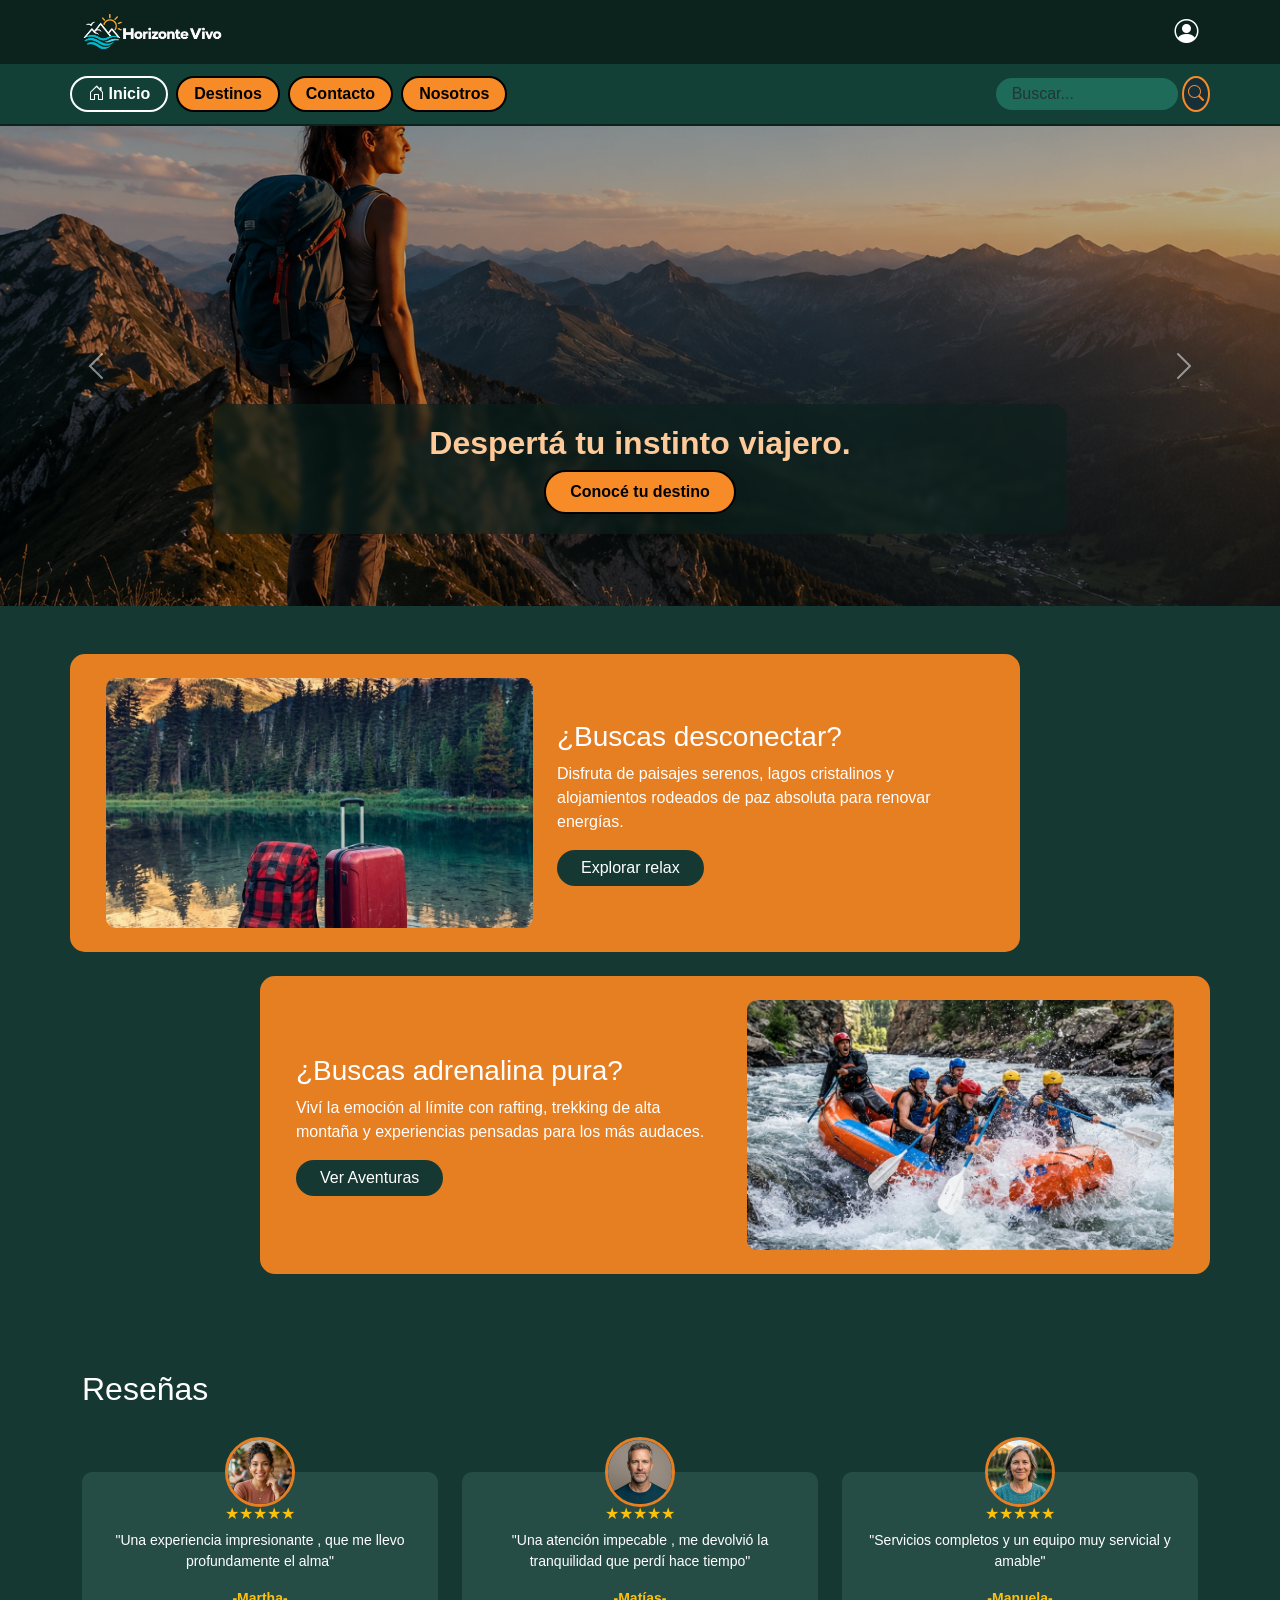
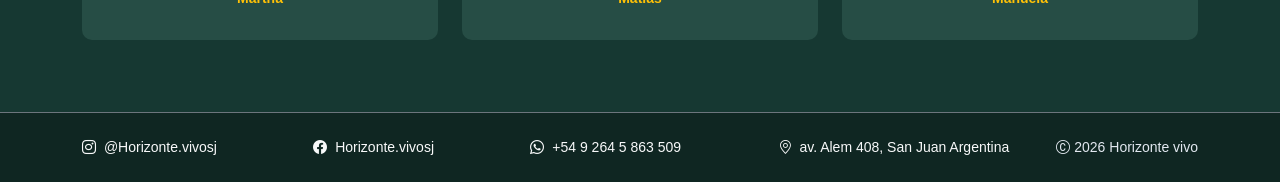
==== index.html @ 008e2c64 "Add files via upload" ====
<!DOCTYPE html>
<html lang="es">
<head>
  <meta charset="UTF-8">
  <meta name="viewport" content="width=device-width, initial-scale=1.0">
  <title>Horizonte Vivo - Inicio</title>
  
  <!-- CSS de Bootstrap y Bootstrap Icons -->
  <link href="https://cdn.jsdelivr.net/npm/bootstrap@5.3.2/dist/css/bootstrap.min.css" rel="stylesheet">
  <link href="https://cdn.jsdelivr.net/npm/bootstrap-icons@1.11.1/font/bootstrap-icons.css" rel="stylesheet">
  
  <!-- Mi hoja de estilos -->
  <link rel="stylesheet" href="estilos.css">
</head>
<body>

  <!-- BARRA DE NAVEGACION -->
  <header class="sticky-top">
    <!-- Franja 1: Logo y Usuario con Modal -->
    <div class="header-top py-2 px-3">
      <div class="container d-flex justify-content-between align-items-center">
        <a href="index.html">
          <img src="Style/Logo/loggo.png" alt="Logo Horizonte Vivo" style="height: 48px; width: auto;">
        </a>
        <a href="#" class="text-white fs-4" data-bs-toggle="modal" data-bs-target="#modalLogin" title="Iniciar sesión o Registrarse">
          <i class="bi bi-person-circle"></i>
        </a>
      </div>
    </div>

    <!-- Franja 2: Menu y Buscador -->
<div class="header-bottom py-2 px-3">

  <!-- Navbar -->
  <nav class="navbar navbar-expand-md p-0">
    <div class="container p-0 d-flex justify-content-between align-items-center flex-wrap">
      
      <!-- El Botón Responsivo -->
      <button class="navbar-toggler border-0 ms-auto my-1" type="button" data-bs-toggle="collapse" data-bs-target="#menuBotones" aria-controls="menuBotones" aria-expanded="false" aria-label="Toggle navigation">
        <span class="navbar-toggler-icon"></span>
      </button>

      <div class="collapse navbar-collapse" id="menuBotones">
        
        <!-- Botones de Navegación -->

        <div class="d-flex flex-column flex-md-row gap-2 my-2 my-md-1 w-100 justify-content-start">
          <a href="index.html" class="btn btn-nav rounded-pill px-3 py-1 active">
            <i class="bi bi-house-door"></i> Inicio
          </a>
          <a href="destinos.html" class="btn btn-nav rounded-pill px-3 py-1">Destinos</a>
          <a href="contacto.html" class="btn btn-nav rounded-pill px-3 py-1">Contacto</a>
          <a href="nosotros.html" class="btn btn-nav rounded-pill px-3 py-1">Nosotros</a>
        </div>

        <!-- Buscador -->
        <form class="d-flex align-items-center my-1" role="search">
          <input class="form-control input-buscar rounded-pill px-3 py-1 me-1" type="search" placeholder="Buscar...">
          <button class="btn btn-buscar rounded-circle p-1" type="submit">
            <i class="bi bi-search"></i>
          </button>
        </form>
      </div>
    </div>

      </div>

    </div>
  </nav>
</div>
  </header>

  <!-- CARRUSEL DE IMAGENES CON TEXTO FIJO -->
  <section class="contenedor-carrusel position-relative">
    <div id="carruselPrincipal" class="carousel slide carousel-fade" data-bs-ride="carousel">
      <div class="carousel-inner">
        <div class="carousel-item active">
          <img src="Style/Inicio/viajera.jpg" class="d-block w-100" alt="Viajera">
        </div>
        <div class="carousel-item">
          <img src="Style/Inicio/viajera2.jpg" class="d-block w-100" alt="Aventura">
        </div>
        <div class="carousel-item">
          <img src="Style/Inicio/viajero3.jpg" class="d-block w-100" alt="Paisaje">
        </div>
        <div class="carousel-item">
          <img src="Style/Inicio/viajero4.jpg" class="d-block w-100" alt="Desierto">
        </div>
        <div class="carousel-item">
          <img src="Style/Inicio/viajero5.jpg" class="d-block w-100" alt="Caminante">
        </div>
      </div>
      
      <button class="carousel-control-prev" type="button" data-bs-target="#carruselPrincipal" data-bs-slide="prev">
        <span class="carousel-control-prev-icon"></span>
      </button>
      <button class="carousel-control-next" type="button" data-bs-target="#carruselPrincipal" data-bs-slide="next">
        <span class="carousel-control-next-icon"></span>
      </button>
    </div>

    <div class="texto-hero-fijo container col-md-8">
      <h1 class="fw-bold mb-2" style="color: #ffca99; font-size: 2rem;">Despertá tu instinto viajero.</h1>
      <a href="#destinos" class="btn btn-nav rounded-pill px-4 py-2 shadow">Conocé tu destino</a>
    </div>
  </section>

  <!-- SECCION DE DESTINOS (TARJETAS) -->
  <main id="destinos" class="py-5">
    <div class="container">
      
      <!-- Tarjeta 1: Desconectar -->
      <div class="row mb-4">
        <div class="col-md-10 me-auto">
          <div class="tarjeta-naranja p-4 row align-items-center">
            <div class="col-md-6 mb-3 mb-md-0">
              <img src="Style/Inicio/desconecta.jpg" class="img-tarjeta" alt="Desconecta">
            </div>
            <div class="col-md-6">
              <h3>¿Buscas desconectar?</h3>
              <p>Disfruta de paisajes serenos, lagos cristalinos y alojamientos rodeados de paz absoluta para renovar energías.</p>
              <a href="contacto.html" class="btn btn-verde rounded-pill px-4">Explorar relax</a>
            </div>
          </div>
        </div>
      </div>

      <!-- Tarjeta 2: Adrenalina -->
      <div class="row mb-4">
        <div class="col-md-10 ms-auto">
          <div class="tarjeta-naranja p-4 row align-items-center">
            <div class="col-md-6 order-md-2 mb-3 mb-md-0">
              <img src="Style/Inicio/adrena.jpg" class="img-tarjeta" alt="Adrenalina">
            </div>
            <div class="col-md-6 order-md-1">
              <h3>¿Buscas adrenalina pura?</h3>
              <p>Viví la emoción al límite con rafting, trekking de alta montaña y experiencias pensadas para los más audaces.</p>
              <a href="destinos.html" class="btn btn-verde rounded-pill px-4">Ver Aventuras</a>
            </div>
          </div>
        </div>
      </div>

    </div>
  </main>

  <!-- SECCION DE RESEÑAS -->
  <section class="py-4">
    <div class="container">
      <h2 class="mb-4">Reseñas</h2>
      <div class="row g-4">
        
        <!-- Reseña 1 -->
        <div class="col-md-4">
          <div class="tarjeta-resena">
            <img src="Style/Inicio/Reseñas/resena1.jpg" class="img-resena" alt="Martha">
            <p class="text-warning mb-1">★★★★★</p>
            <p class="small">"Una experiencia impresionante , que me llevo profundamente el alma"</p>
            <p class="fw-bold text-warning small">-Martha-</p>
          </div>
        </div>

        <!-- Reseña 2 -->
        <div class="col-md-4">
          <div class="tarjeta-resena">
            <img src="Style/Inicio/Reseñas/resena2.jpg" class="img-resena" alt="Matías">
            <p class="text-warning mb-1">★★★★★</p>
            <p class="small">"Una atención impecable , me devolvió la tranquilidad que perdí hace tiempo"</p>
            <p class="fw-bold text-warning small">-Matías-</p>
          </div>
        </div>

        <!-- Reseña 3 -->
        <div class="col-md-4">
          <div class="tarjeta-resena">
            <img src="Style/Inicio/Reseñas/resena3.jpg" class="img-resena" alt="Manuela">
            <p class="text-warning mb-1">★★★★★</p>
            <p class="small">"Servicios completos y un equipo muy servicial y amable"</p>
            <p class="fw-bold text-warning small">-Manuela-</p>
          </div>
        </div>

      </div>
    </div>
  </section>

  <!-- PIE DE PAGINA (FOOTER) -->
  <footer class="py-4 mt-5 border-top border-secondary">
    <div class="container">
      <div class="row align-items-center text-center text-md-start g-3">
        
        <div class="col-md-10 d-flex flex-wrap justify-content-center justify-content-md-between gap-3 small">
          <div><i class="bi bi-instagram me-1"></i> @Horizonte.vivosj</div>
          <div><i class="bi bi-facebook me-1"></i> Horizonte.vivosj</div>
          <div><i class="bi bi-whatsapp me-1"></i> +54 9 264 5 863 509</div>
          <div><i class="bi bi-geo-alt me-1"></i> av. Alem 408, San Juan Argentina</div>
        </div>

        <div class="col-md-2 text-center text-md-end small text-white-50">
          <i class="bi bi-c-circle"></i> 2026 Horizonte vivo
        </div>

      </div>
    </div>
  </footer>

  <!-- MODAL DE LOGIN / REGISTRO -->
  <div class="modal fade" id="modalLogin" tabindex="-1" aria-labelledby="modalLoginLabel" aria-hidden="true">
    <div class="modal-dialog modal-dialog-centered">
      <div class="modal-content" style="background-color: #124036; color: #ffffff; border: 2px solid #2bc4ad; border-radius: 15px;">
        
        <div class="modal-header border-bottom border-secondary" style="background-color: #e67e22; color: #000000;">
          <h5 class="modal-title fw-bold" id="modalLoginLabel">
            <i class="bi bi-person-circle me-2"></i> Acceso a Horizonte Vivo
          </h5>
          <button type="button" class="btn-close" data-bs-dismiss="modal" aria-label="Close"></button>
        </div>

        <div class="modal-body p-4">
          <form>
            <div class="mb-3">
              <label for="loginEmail" class="form-label fw-bold">Correo Electrónico</label>
              <input type="email" class="form-control" id="loginEmail" placeholder="correo@ejemplo.com" required>
            </div>

            <div class="mb-3">
              <label for="loginPassword" class="form-label fw-bold">Contraseña</label>
              <input type="password" class="form-control" id="loginPassword" placeholder="********" required>
            </div>

            <div class="d-grid gap-2 mt-4">
              <button type="submit" class="btn btn-nav rounded-pill py-2 fw-bold" style="background-color: #e67e22; color: #000; border: none;">
                Iniciar Sesión
              </button>
            </div>
          </form>

          <hr class="my-4 border-secondary">

          <div class="text-center small">
            <p class="mb-1 text-white-50">¿Aún no tenés una cuenta?</p>
            <a href="#" class="text-warning fw-bold text-decoration-none">Registrate acá</a>
          </div>
        </div>

      </div>
    </div>
  </div>

  <!-- Script JS de Bootstrap -->
  <script src="https://cdn.jsdelivr.net/npm/bootstrap@5.3.2/dist/js/bootstrap.bundle.min.js"></script>
</body>
</html>
---- estilos.css ----
/* Estilos generales del sitio - TP Diseño Web I */
body {
  background-color: #163832;
  color: #ffffff;
  font-family: Arial, sans-serif;
}

/* Encabezado / Navbar */
.header-top {
  background-color: #0b221d;
}

.header-bottom {
  background-color: #124036;
  border-bottom: 2px solid #0b221d;
}

/* Botones del menú */
.btn-nav {
  background-color: #f78b28;
  color: #000000;
  border: 2px solid #000000;
  font-weight: bold;
}

.btn-nav:hover {
  background-color: #e67e22;
  color: #000000;
}

/* Buscador */
.input-buscar {
  background-color: #1e6b5a;
  color: #ffffff;
  border: none;
}

.btn-buscar {
  background-color: #162f38;
  border: 2px solid #f78b28;
  color: #f78b28;
}

/* Carrusel y Contenedor Principal */
.contenedor-carrusel {
  position: relative;
}

.carousel-item {
  height: 480px;
}

.carousel-item img {
  width: 100%;
  height: 100%;
  object-fit: cover;
  filter: brightness(0.7);
}

.texto-hero-fijo {
  position: absolute;
  bottom: 15%;
  left: 5%;
  right: 5%;
  z-index: 10;
  text-align: center;
  background: rgba(11, 34, 29, 0.6);
  padding: 20px;
  border-radius: 15px;
  backdrop-filter: blur(3px);
}

.tarjeta-naranja {
  background-color: #e67e22;
  border-radius: 15px;
  color: #ffffff;
}

.img-tarjeta {
  border-radius: 10px;
  width: 100%;
  height: 250px;
  object-fit: cover;
}

.btn-verde {
  background-color: #163832;
  color: #ffffff;
  border: none;
}

.btn-verde:hover {
  background-color: #0d221f;
  color: #ffffff;
}

/* Reseñas */
.tarjeta-resena {
  background-color: #264d45;
  border-radius: 10px;
  padding: 30px 15px 15px 15px;
  text-align: center;
  position: relative;
  margin-top: 40px;
}

.img-resena {
  width: 70px;
  height: 70px;
  border-radius: 50%;
  border: 3px solid #e67e22;
  position: absolute;
  top: -35px;
  left: 50%;
  transform: translateX(-50%);
  object-fit: cover;
}

/* Formulario */
.caja-contacto {
  background-color: #e67e22;
  border-radius: 15px;
  border: 3px solid #2bc4ad;
}

/* Footer con contraste mejorado para los textos */
footer {
  background-color: #0f2622;
  color: #f8f9fa; /* Texto general más claro y legible */
}

footer .text-white-50 {
  color: #e2e8f0 !important; /* Contraste mejorado para el copyright */
}

/* Tarjetas y Modales */
.col-sm-6 {
  margin-top: 20px;
  margin-bottom: 20px;
}

.col-sm-6 .card { 
  background-color: #e67e22;
}

.col-sm-6 .card-text,
.col-sm-6 .card-title {
  color: white;
}

.col-sm-6 .btn {
  color: white;
  background-color: #0f2622;
  border-color: #000000;
}

.col-sm-6 .btn:hover {
  background-color: #264d45;
  color: #ffffff;
  transform: scale(1.05);
}

.modal {
  color: #ffffff;
}

.modal-header {
  background-color: #e67e22;
  color: #000000;
}

.modal-content {
  background-color: #124036;
}
/* Control global de anchos máximos para asegurar responsividad perfecta */
img {
  max-width: 100%;
  height: auto;
}

body, html {
  overflow-x: hidden; /* Evita cualquier desplazamiento horizontal inesperado en celulares */
}
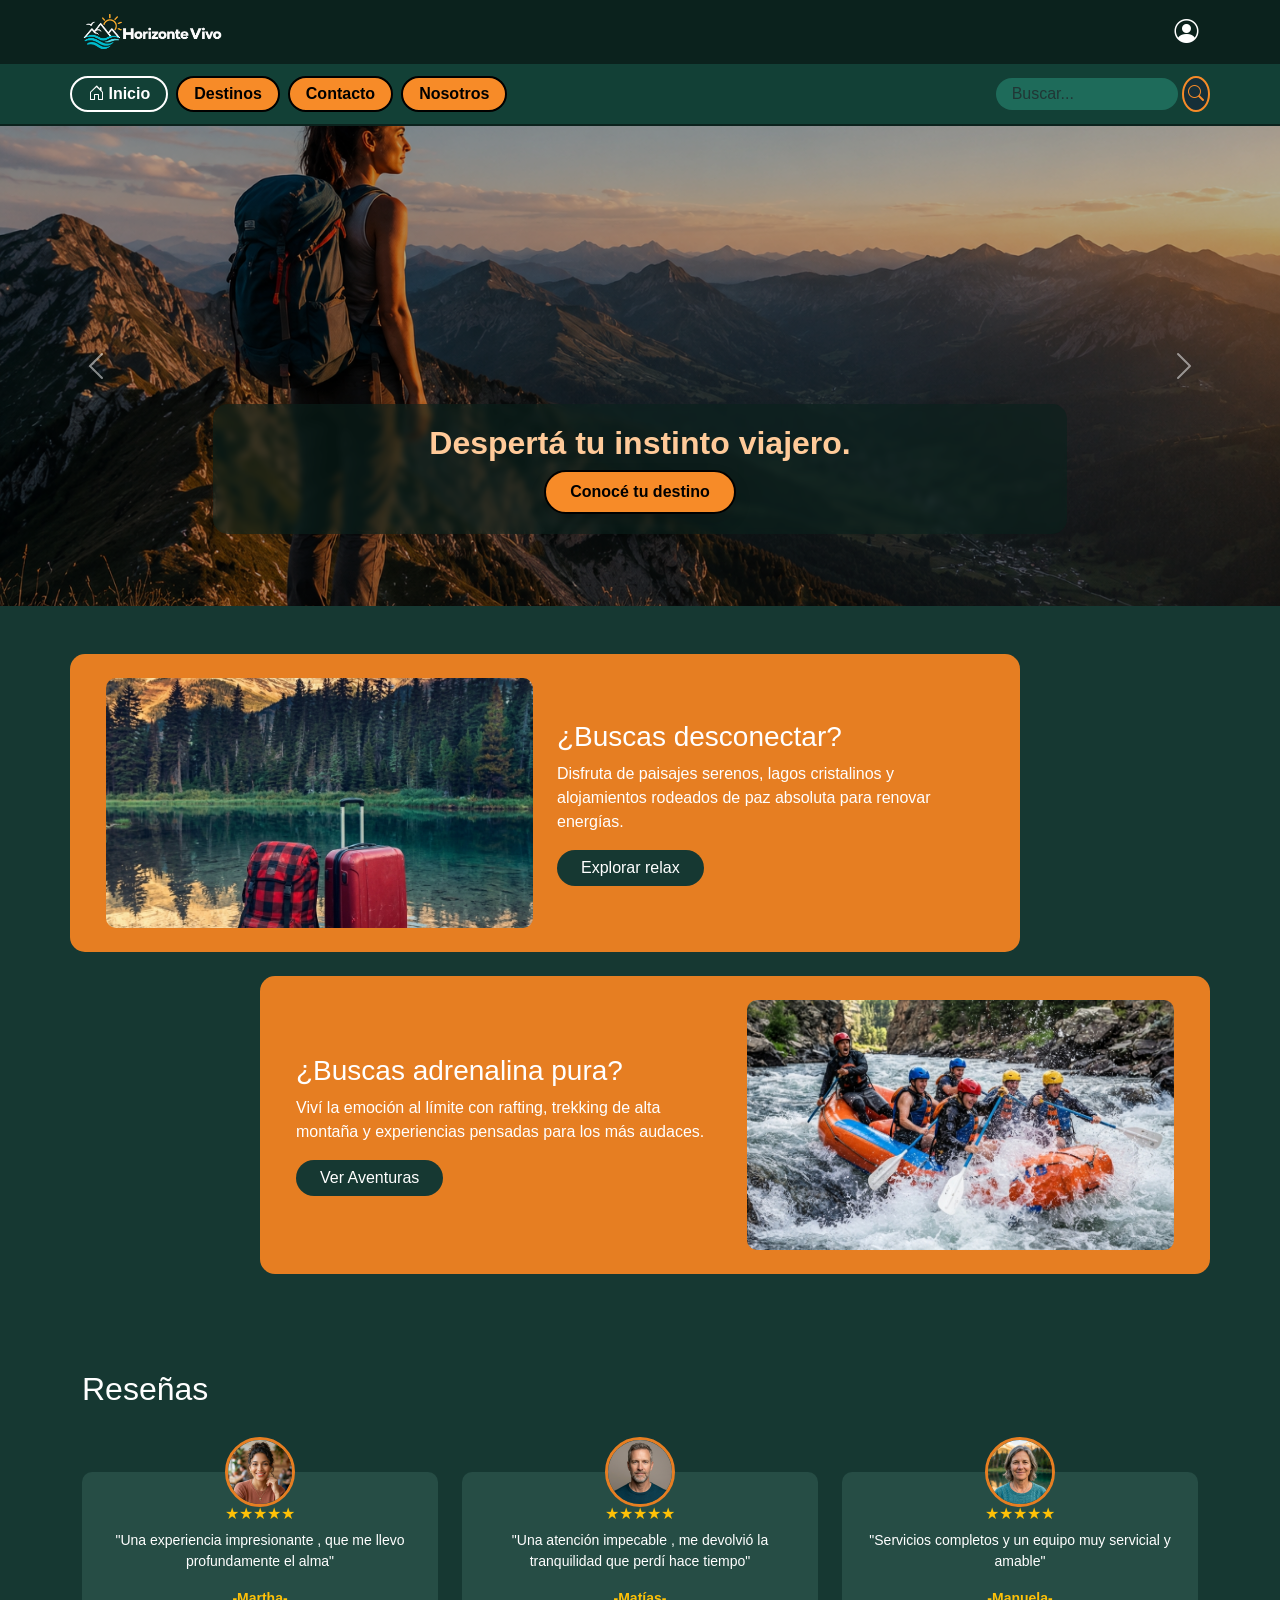
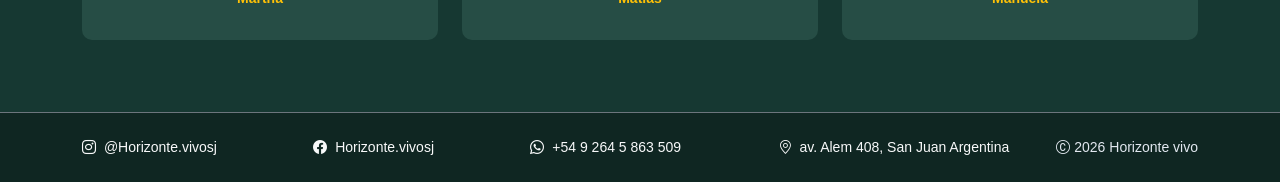
==== commit 63f181c9: "Actualizado" ====
--- a/index.html
+++ b/index.html
@@ -4,6 +4,8 @@
   <meta charset="UTF-8">
   <meta name="viewport" content="width=device-width, initial-scale=1.0">
   <title>Horizonte Vivo - Inicio</title>
+  <!-- Favicon -->
+  <link rel="icon" href="Style/Logo/loggo.png">
   
   <!-- CSS de Bootstrap y Bootstrap Icons -->
   <link href="https://cdn.jsdelivr.net/npm/bootstrap@5.3.2/dist/css/bootstrap.min.css" rel="stylesheet">
@@ -15,7 +17,7 @@
 <body>
 
   <!-- BARRA DE NAVEGACION -->
-  <header class="sticky-top">
+  <header style="position: sticky; top: 0; z-index: 1020;">
     <!-- Franja 1: Logo y Usuario con Modal -->
     <div class="header-top py-2 px-3">
       <div class="container d-flex justify-content-between align-items-center">
@@ -61,10 +63,6 @@
           </button>
         </form>
       </div>
-    </div>
-
-      </div>
-
     </div>
   </nav>
 </div>
--- a/estilos.css
+++ b/estilos.css
@@ -122,7 +122,11 @@
   border-radius: 15px;
   border: 3px solid #2bc4ad;
 }
-
+ .textoMapa {
+ color: #ffca99; 
+ font-weight: bold;
+ 
+}
 /* Footer con contraste mejorado para los textos */
 footer {
   background-color: #0f2622;
@@ -160,6 +164,13 @@
   transform: scale(1.05);
 }
 
+.textoVideo {
+ text-align: center;
+ color: #ffca99; 
+ font-weight: bold;
+ margin: 30px;
+}
+
 .modal {
   color: #ffffff;
 }
@@ -179,5 +190,5 @@
 }
 
 body, html {
-  overflow-x: hidden; /* Evita cualquier desplazamiento horizontal inesperado en celulares */
+  overflow-x: clip; /* Evita cualquier desplazamiento horizontal inesperado en celulares */
 }
